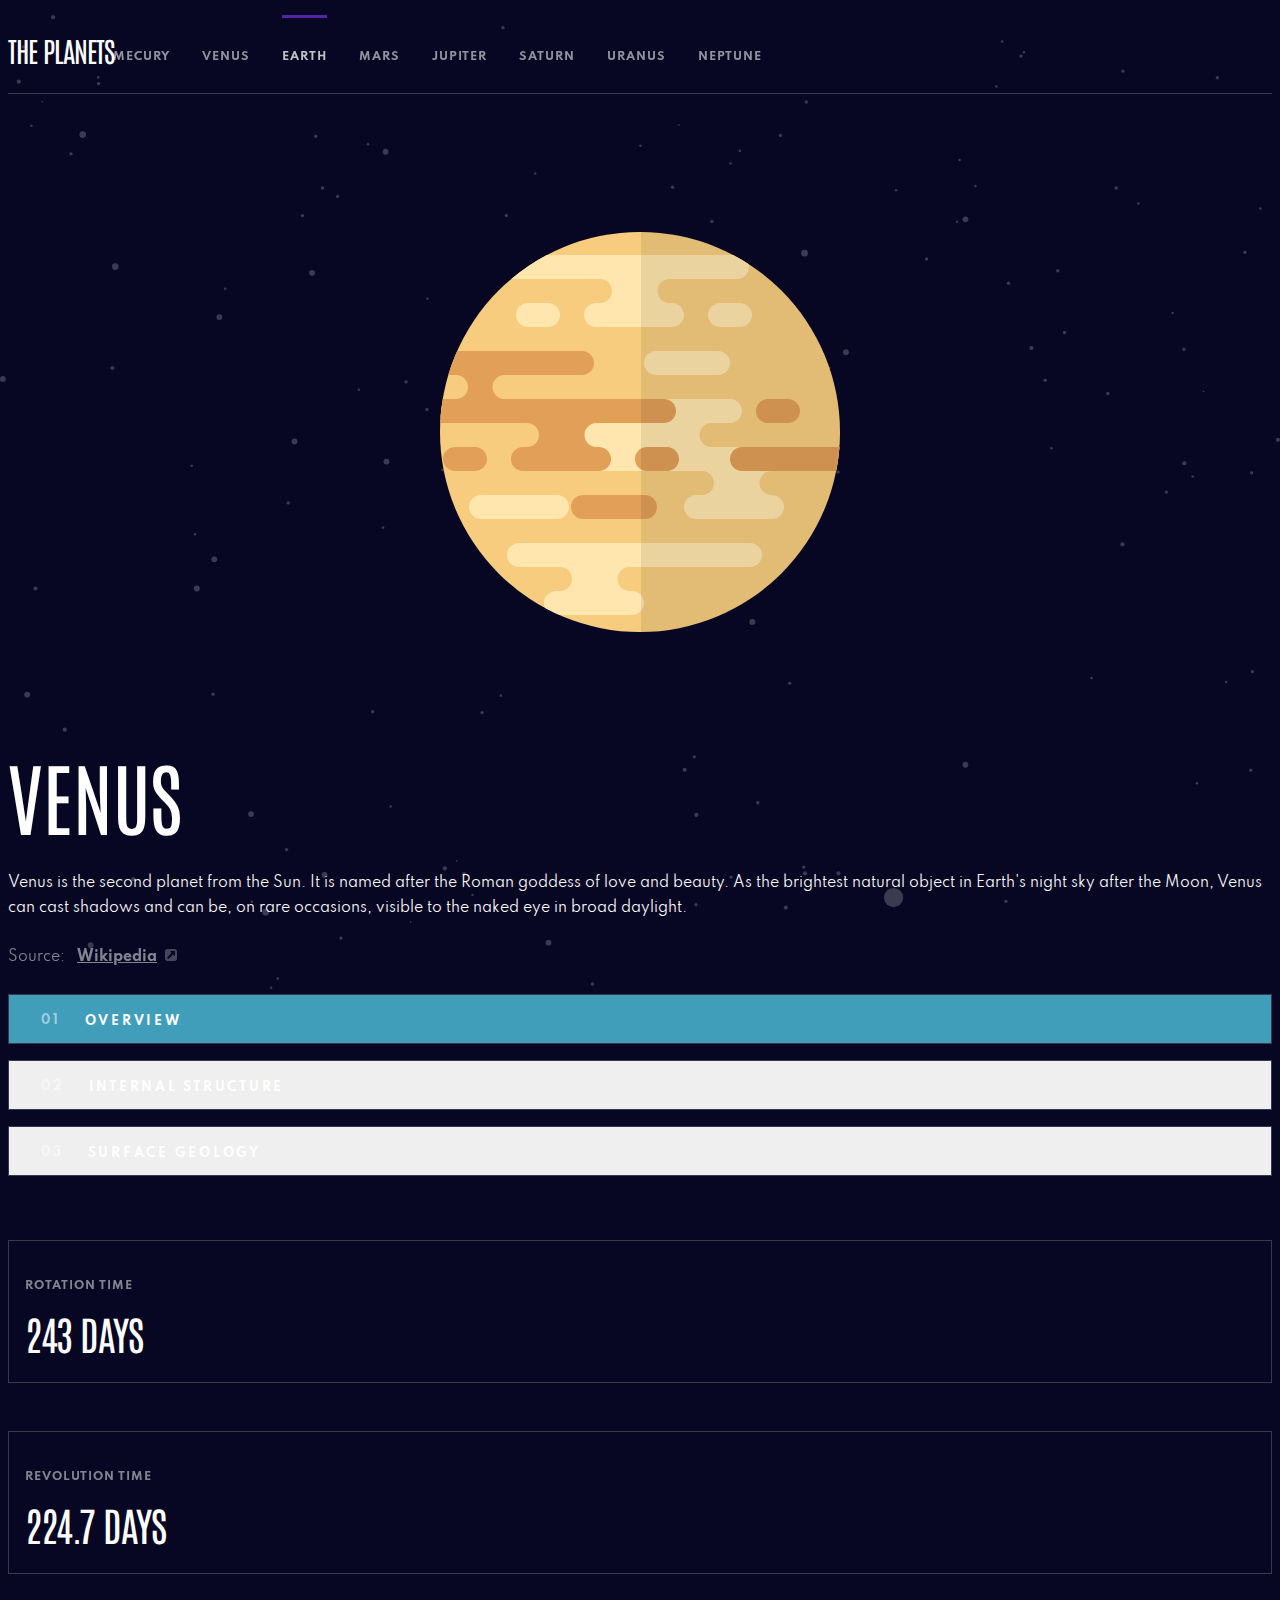
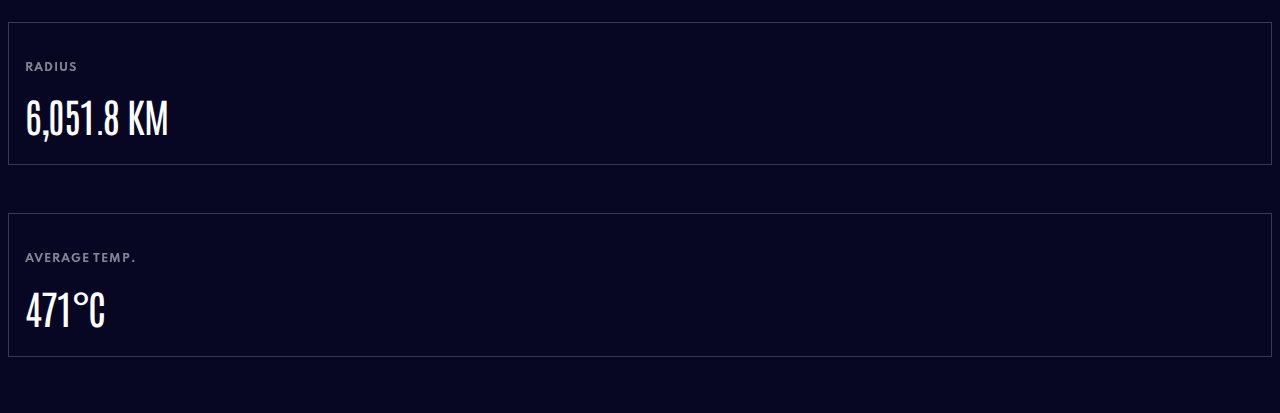
==== earth.html @ 4e3b60a3 "Added planet pages" ====
<!doctype html>
<html lang="en">

<head>
  <!--Don't forget to edit title-->
  <title>Planet Fact Site - Earth</title>
  <meta charset="utf-8">
  <meta name="viewport" content="width=device-width, initial-scale=1">
  <link rel="stylesheet" href="https://cdn.jsdelivr.net/npm/bootstrap@5.0.2/dist/css/bootstrap.min.css"
    integrity="sha384-EVSTQN3/azprG1Anm3QDgpJLIm9Nao0Yz1ztcQTwFspd3yD65VohhpuuCOmLASjC" crossorigin="anonymous">
  <link rel="stylesheet" href="css/styles.css">
</head>

<body>
  <header id="header">
    <div class="container">
      <div class="row">
        <div class="col-md-12">
          <nav id="nav-bar">
            <a href="" class="logo">
              <h1>The Planets</h1>
            </a>
            <ul class="nav-list">
              <li><a class="nav-link" href="index.html"><span class="dot"></span>Mecury</a></li>
              <li><a class="nav-link" href="venus.html"><span class="dot"></span>Venus</a></li>
              <li><a class="nav-link active" href="earth.html"><span class="dot"></span>Earth</a></li>
              <li><a class="nav-link" href="mars.html"><span class="dot"></span>Mars</a></li>
              <li><a class="nav-link" href="jupiter.html"><span class="dot"></span>Jupiter</a></li>
              <li><a class="nav-link" href="saturn.html"><span class="dot"></span>Saturn</a></li>
              <li><a class="nav-link" href="uranus.html"><span class="dot"></span>Uranus</a></li>
              <li><a class="nav-link" href="neptune.html"><span class="dot"></span>Neptune</a></li>
            </ul>
            <div id="nav-toggle">
              <div class="bar"></div>
              <div class="bar"></div>
              <div class="bar"></div>
            </div>
          </nav>
        </div>
      </div>
    </div>
  </header>
  <section id="m-tabs">
    <div class="container">
      <div class="row">
        <ul class="tabs">
          <li class="tab"><button class="btn active" data-show=".overview">Overview</button></li>
          <li class="tab"><button class="btn" data-show=".internal">Structure</button></li>
          <li class="tab"><button class="btn" data-show=".geology">Surface</button></li>
        </ul>
      </div>
    </div>
  </section>
  <section class="container" id="main">
    <div class="row">
      <div class="col-lg-7">
        <div class="planet overview">
          <img src="images/planet-venus.svg" alt="Venus" class="img-fluid venus">
        </div>
        <div class="planet internal hide">
          <img src="images/planet-venus-internal.svg" alt="Venus Internal" class="img-fluid venus">
        </div>
        <div class="planet geology hide">
          <img src="images/planet-venus.svg" alt="Venus" class="img-fluid venus">
          <img src="images/geology-venus.png" alt="Venus Geology" class="img-fluid sub">
        </div>
      </div>
      <div class="col-lg-4 offset-lg-1">
        <article>
          <div id="info">
            <h1 class="title">Venus</h1>
            <p class="content overview">Venus is the second planet from the Sun. It is named after the Roman goddess of
              love and beauty. As the brightest natural object in Earth's night sky after the Moon, Venus can cast
              shadows and can be, on rare occasions, visible to the naked eye in broad daylight.</p>
            <p class="content internal hide">The similarity in size and density between Venus and Earth suggests they
              share a similar internal structure: a core, mantle, and crust. Like that of Earth, Venusian core is most
              likely at least partially liquid because the two planets have been cooling at about the same rate.</p>
            <p class="content geology hide">Much of the Venusian surface appears to have been shaped by volcanic
              activity. Venus has several times as many volcanoes as Earth, and it has 167 large volcanoes that are over
              100 km (60 mi) across. The only volcanic complex of this size on Earth is the Big Island of Hawaii.</p>
            <span class="source">Source: <a href="#" class="link" target="_blank">Wikipedia<img
                  src="images/icon-source.svg" class="icon" alt="Source Icon"></a></a></span>
          </div>
          <div id="buttons">
            <button class="active btn" data-show=".overview"><span class="number">01</span>Overview</button>
            <button href="#" class="btn" data-show=".internal"><span class="number">02</span>Internal Structure</button>
            <button href="#" class="btn" data-show=".geology"><span class="number">03</span>Surface Geology</button>
          </div>
        </article>
      </div>
      <div class="col-md-3">
        <div id="stats">
          <h2 class="title">Rotation Time</h2>
          <span class="content">243 Days</span>
        </div>
      </div>
      <div class="col-md-3">
        <div id="stats">
          <h2 class="title">Revolution Time</h2>
          <span class="content">224.7 Days</span>
        </div>
      </div>
      <div class="col-md-3">
        <div id="stats">
          <h2 class="title">Radius</h2>
          <span class="content">6,051.8 Km</span>
        </div>
      </div>
      <div class="col-md-3">
        <div id="stats">
          <h2 class="title">Average Temp.</h2>
          <span class="content">471&deg;C</span>
        </div>
      </div>
    </div>
  </section>
</body>
<script src="https://code.jquery.com/jquery-3.6.0.min.js"
  integrity="sha256-/xUj+3OJU5yExlq6GSYGSHk7tPXikynS7ogEvDej/m4=" crossorigin="anonymous"></script>
<script src="https://cdn.jsdelivr.net/npm/@popperjs/core@2.9.2/dist/umd/popper.min.js"
  integrity="sha384-IQsoLXl5PILFhosVNubq5LC7Qb9DXgDA9i+tQ8Zj3iwWAwPtgFTxbJ8NT4GN1R8p" crossorigin="anonymous"></script>
<script src="https://cdn.jsdelivr.net/npm/bootstrap@5.0.2/dist/js/bootstrap.min.js"
  integrity="sha384-cVKIPhGWiC2Al4u+LWgxfKTRIcfu0JTxR+EQDz/bgldoEyl4H0zUF0QKbrJ0EcQF" crossorigin="anonymous"></script>
<script src="js/main.js"></script>

</html>
---- css/styles.css ----
@import url("https://fonts.googleapis.com/css2?family=Antonio:wght@500&display=swap");
@font-face {
  font-family: "Spartan Bold";
  font-display: swap;
  src: url(../fonts/Spartan-Bold.ttf) format("truetype");
}
@font-face {
  font-family: "Spartan Regular";
  font-display: swap;
  src: url(../fonts/Spartan-Regular.ttf) format("truetype");
}
body {
  background: url(../images/background-stars.svg) no-repeat center center fixed, #070724;
  -webkit-background-size: cover;
  -moz-background-size: cover;
  -o-background-size: cover;
  background-size: cover;
}
body.open {
  overflow: hidden;
  animation: 0.2s delay-overflow;
}

#header {
  display: flex;
  align-items: center;
  height: 85px;
  border-bottom: 1px solid rgb(255, 255, 255);
  border-bottom: 1px solid rgba(255, 255, 255, 0.2);
  -webkit-background-clip: padding-box;
  background-clip: padding-box;
}
#header #nav-bar {
  width: 100%;
  display: flex;
  flex-direction: row;
  justify-content: space-between;
  align-items: center;
}
#header #nav-bar .logo {
  text-decoration: none;
}
#header #nav-bar .logo h1 {
  font-family: "Antonio", sans-serif;
  font-size: 28px;
  font-weight: 400;
  color: #FFFFFF;
  letter-spacing: -1.05px;
  line-height: 35px;
  text-transform: uppercase;
  margin: 0;
}
#header #nav-bar .nav-list {
  display: flex;
  flex-direction: row;
  align-content: center;
  height: 10px;
  padding: 0;
  margin: 0;
  list-style-type: none;
}
#header #nav-bar .nav-list li {
  margin-right: 2rem;
}
#header #nav-bar .nav-list li:last-child {
  margin-right: 0;
}
#header #nav-bar .nav-list li:nth-child(1) .nav-link.active {
  color: rgb(255, 255, 255);
}
#header #nav-bar .nav-list li:nth-child(1) .nav-link.active::before {
  content: "";
  display: block;
  position: absolute;
  top: -36px;
  height: 3px;
  width: 100%;
  background: #419EBB;
}
#header #nav-bar .nav-list li:nth-child(2) .nav-link.active {
  color: rgb(255, 255, 255);
}
#header #nav-bar .nav-list li:nth-child(2) .nav-link.active::before {
  content: "";
  display: block;
  position: absolute;
  top: -36px;
  height: 3px;
  width: 100%;
  background: #EDA249;
}
#header #nav-bar .nav-list li:nth-child(3) .nav-link.active {
  color: rgb(255, 255, 255);
}
#header #nav-bar .nav-list li:nth-child(3) .nav-link.active::before {
  content: "";
  display: block;
  position: absolute;
  top: -36px;
  height: 3px;
  width: 100%;
  background: #6D2ED5;
}
#header #nav-bar .nav-list li:nth-child(4) .nav-link.active {
  color: rgb(255, 255, 255);
}
#header #nav-bar .nav-list li:nth-child(4) .nav-link.active::before {
  content: "";
  display: block;
  position: absolute;
  top: -36px;
  height: 3px;
  width: 100%;
  background: #D14C32;
}
#header #nav-bar .nav-list li:nth-child(5) .nav-link.active {
  color: rgb(255, 255, 255);
}
#header #nav-bar .nav-list li:nth-child(5) .nav-link.active::before {
  content: "";
  display: block;
  position: absolute;
  top: -36px;
  height: 3px;
  width: 100%;
  background: #D83A34;
}
#header #nav-bar .nav-list li:nth-child(6) .nav-link.active {
  color: rgb(255, 255, 255);
}
#header #nav-bar .nav-list li:nth-child(6) .nav-link.active::before {
  content: "";
  display: block;
  position: absolute;
  top: -36px;
  height: 3px;
  width: 100%;
  background: #CD5120;
}
#header #nav-bar .nav-list li:nth-child(7) .nav-link.active {
  color: rgb(255, 255, 255);
}
#header #nav-bar .nav-list li:nth-child(7) .nav-link.active::before {
  content: "";
  display: block;
  position: absolute;
  top: -36px;
  height: 3px;
  width: 100%;
  background: #1EC1A2;
}
#header #nav-bar .nav-list li:nth-child(8) .nav-link.active {
  color: rgb(255, 255, 255);
}
#header #nav-bar .nav-list li:nth-child(8) .nav-link.active::before {
  content: "";
  display: block;
  position: absolute;
  top: -36px;
  height: 3px;
  width: 100%;
  background: #2D68F0;
}
#header #nav-bar .nav-list li .nav-link {
  position: relative;
  font-family: "Spartan Bold", sans-serif;
  font-size: 11px;
  font-weight: 700;
  color: rgba(255, 255, 255, 0.75);
  text-transform: uppercase;
  text-decoration: none;
  letter-spacing: 1px;
  opacity: 0.75;
  padding: 0;
  -webkit-transition: 0.3s;
  -o-transition: 0.3s;
  transition: 0.3s;
}
#header #nav-bar .nav-list li .nav-link:hover {
  color: rgb(255, 255, 255);
}
#header #nav-bar #nav-toggle {
  display: none;
}

#m-tabs {
  display: none;
}

#main {
  padding-top: 5rem;
  padding-bottom: 3rem;
}
#main .planet {
  display: flex;
  align-items: center;
  justify-content: center;
  position: relative;
  height: 515px;
}
#main .planet.hide {
  display: none;
}
#main .planet .sub {
  position: absolute;
  left: 0;
  right: 0;
  bottom: -20px;
  width: 163px;
  margin: 0 auto;
}
#main #info .title {
  font-family: "Antonio", sans-serif;
  font-size: 80px;
  font-weight: 400;
  color: #FFFFFF;
  line-height: 104px;
  margin-bottom: 1.5rem;
  text-transform: uppercase;
}
#main #info .content {
  font-family: "Spartan Regular", sans-serif;
  font-size: 14px;
  font-weight: 400;
  color: #FFFFFF;
  line-height: 25px;
  margin-bottom: 1.5rem;
}
#main #info .content.hide {
  display: none;
}
#main #info .source {
  font-family: "Spartan Regular", sans-serif;
  font-size: 14px;
  font-weight: 400;
  color: #FFFFFF;
  line-height: 25px;
  opacity: 0.5;
}
#main #info .source .link {
  font-family: "Spartan Bold", sans-serif;
  font-weight: 700;
  color: #FFFFFF;
  margin-left: 0.5rem;
}
#main #info .source .link .icon {
  margin-left: 0.5rem;
}
#main #buttons {
  display: flex;
  flex-direction: column;
  align-items: center;
  justify-content: center;
  width: 100%;
  margin-top: 1.5rem;
}
#main #buttons .btn {
  font-family: "Spartan Bold", sans-serif;
  font-size: 12px;
  font-weight: 700;
  color: #FFFFFF;
  line-height: 50px;
  letter-spacing: 2.75px;
  text-transform: uppercase;
  text-align: left;
  padding: 0 2rem;
  width: 100%;
  height: 50px;
  margin-bottom: 1rem;
  border: 1px solid rgb(255, 255, 255);
  border: 1px solid rgba(255, 255, 255, 0.2);
  -webkit-background-clip: padding-box;
  background-clip: padding-box;
  border-radius: 0;
}
#main #buttons .btn::before {
  content: "";
  display: inline-block;
  height: 53px;
  vertical-align: middle;
}
#main #buttons .btn:hover {
  background-color: rgba(216, 216, 216, 0.2);
}
#main #buttons .btn:focus {
  outline: none;
  box-shadow: none;
}
#main #buttons .btn.active {
  background-color: #419EBB;
}
#main #buttons .btn .number {
  margin-right: 1.5rem;
  color: #FFFFFF;
  opacity: 0.5;
}
#main #stats {
  margin-top: 3rem;
  padding: 1.5rem 1rem;
  border: 1px solid rgb(255, 255, 255);
  border: 1px solid rgba(255, 255, 255, 0.2);
  -webkit-background-clip: padding-box;
  background-clip: padding-box;
}
#main #stats .title {
  font-family: "Spartan Bold", sans-serif;
  font-size: 11px;
  font-weight: 700;
  color: #FFFFFF;
  line-height: 25px;
  opacity: 0.5;
  letter-spacing: 1px;
  text-transform: uppercase;
}
#main #stats .content {
  font-family: "Antonio", sans-serif;
  font-size: 40px;
  font-weight: 400;
  color: #FFFFFF;
  line-height: 50px;
  letter-spacing: -1.5px;
  text-transform: uppercase;
}

@media screen and (min-width: 1400px) {
  #main {
    max-width: 1100px;
  }
}
@media screen and (min-width: 991.99px) and (max-width: 1200px) {
  #main #buttons .btn {
    font-size: 10px;
  }
}
@media screen and (min-width: 767.99px) and (max-width: 991.98px) {
  #header {
    height: 160px;
    align-items: flex-start;
  }
  #header #nav-bar {
    flex-direction: column;
  }
  #header #nav-bar .logo {
    margin: 2rem 0 2.5rem 0;
  }
  #header #nav-bar .nav-list li .nav-link.active::before {
    top: 20px;
  }

  #main {
    padding-top: 9rem;
  }
  #main .planet {
    height: auto;
    margin-bottom: 8rem;
  }
  #main .planet .mercury {
    width: 184px;
  }
  #main .planet .venus {
    width: 253px;
  }
  #main article {
    display: flex;
    flex-direction: row;
    align-items: center;
    justify-content: space-between;
  }
  #main article #info {
    width: 340px;
  }
  #main article #info .title {
    font-size: 48px;
    line-height: 62px;
  }
  #main article #info .content {
    font-size: 11px;
    line-height: 22px;
  }
  #main article #info .source {
    font-size: 12px;
  }
  #main article #buttons {
    width: 280px;
  }
  #main article #buttons .btn {
    font-size: 9px;
    line-height: 25px;
    padding: 0 1.25rem;
  }
  #main article #buttons .btn .number {
    margin-right: 0.5rem;
  }
  #main #stats {
    padding: 1rem;
  }
  #main #stats .title {
    font-size: 8px;
    line-height: 16px;
    letter-spacing: 0.73px;
  }
  #main #stats .content {
    font-size: 24px;
    line-height: 31px;
    letter-spacing: -0.9px;
  }
}
@media screen and (max-width: 767.98px) {
  #header {
    height: 60px;
    padding: 0 0.75rem;
  }
  #header #nav-bar .nav-list {
    position: fixed;
    top: 60px;
    left: -100vw;
    width: 100%;
    height: 100vh;
    flex-direction: column;
    background: #070724;
    padding: 1.25rem 0.75rem;
    z-index: 1;
    transition: all 500ms cubic-bezier(1, 0, 0, 1);
  }
  #header #nav-bar .nav-list.open {
    left: 0;
  }
  #header #nav-bar .nav-list li {
    margin: 0;
    padding: 1rem;
    border-bottom: 1px solid rgba(255, 255, 255, 0.1);
  }
  #header #nav-bar .nav-list li:last-child {
    border-bottom: 0;
  }
  #header #nav-bar .nav-list li:nth-child(1) .nav-link .dot {
    background-color: #DEF4FC;
  }
  #header #nav-bar .nav-list li:nth-child(2) .nav-link .dot {
    background-color: #F7CC7F;
  }
  #header #nav-bar .nav-list li:nth-child(3) .nav-link .dot {
    background-color: #545BFE;
  }
  #header #nav-bar .nav-list li:nth-child(4) .nav-link .dot {
    background-color: #FF6A45;
  }
  #header #nav-bar .nav-list li:nth-child(5) .nav-link .dot {
    background-color: #ECAD7A;
  }
  #header #nav-bar .nav-list li:nth-child(6) .nav-link .dot {
    background-color: #FCCB6B;
  }
  #header #nav-bar .nav-list li:nth-child(7) .nav-link .dot {
    background-color: #65F0D5;
  }
  #header #nav-bar .nav-list li:nth-child(8) .nav-link .dot {
    background-color: #497EFA;
  }
  #header #nav-bar .nav-list li .nav-link {
    font-size: 15px;
    letter-spacing: 1.36px;
    color: #FFFFFF;
    opacity: 1;
  }
  #header #nav-bar .nav-list li .nav-link.active::before {
    display: none;
  }
  #header #nav-bar .nav-list li .nav-link::after {
    content: "";
    position: absolute;
    top: 10px;
    right: 0;
    background: url(../images/icon-chevron.svg) no-repeat;
    height: 10px;
    width: 10px;
  }
  #header #nav-bar .nav-list li .nav-link .dot {
    position: relative;
    top: 3px;
    display: inline-block;
    height: 20px;
    width: 20px;
    margin-right: 1.5rem;
    border-radius: 50%;
  }
  #header #nav-bar #nav-toggle {
    display: inline-flex;
    flex-direction: column;
    justify-content: space-between;
    width: 24px;
    height: 17px;
  }
  #header #nav-bar #nav-toggle .bar {
    width: 100%;
    height: 3px;
    border-radius: 0.8rem;
    background: rgb(255, 255, 255);
    transition: all ease-in-out 0.2s;
  }
  #header #nav-bar #nav-toggle.open .bar {
    background: rgba(255, 255, 255, 0.1);
  }

  #m-tabs {
    display: block;
    border-bottom: 1px solid rgb(255, 255, 255);
    border-bottom: 1px solid rgba(255, 255, 255, 0.2);
    -webkit-background-clip: padding-box;
    background-clip: padding-box;
  }
  #m-tabs .tabs {
    display: flex;
    flex-direction: row;
    align-items: center;
    justify-content: space-evenly;
    height: 50px;
    list-style: none;
    padding: 0;
    margin: 0;
  }
  #m-tabs .tabs .tab {
    position: relative;
  }
  #m-tabs .tabs .tab button {
    font-family: "Spartan Bold", sans-serif;
    font-size: 9px;
    font-weight: 700;
    color: rgba(255, 255, 255, 0.5);
    letter-spacing: 1.93px;
    text-transform: uppercase;
  }
  #m-tabs .tabs .tab button.active {
    color: #FFFFFF;
  }
  #m-tabs .tabs .tab button.active::after {
    content: "";
    display: block;
    position: absolute;
    bottom: -11px;
    left: 0;
    right: 0;
    height: 3px;
    width: 100%;
    background: #419EBB;
  }
  #m-tabs .tabs .tab button:focus {
    outline: none;
    box-shadow: none;
  }

  #main {
    padding-bottom: 1.5rem;
  }
  #main .planet {
    height: auto;
    margin-bottom: 5rem;
  }
  #main .planet .mercury {
    width: 111px;
  }
  #main .planet .sub {
    bottom: -60px;
    width: 70px;
  }
  #main #info {
    text-align: center;
    padding: 0 2rem;
    margin-bottom: 3rem;
  }
  #main #info .title {
    font-size: 40px;
    line-height: 51px;
  }
  #main #info .content {
    font-size: 11px;
    line-height: 22px;
  }
  #main #info .source {
    font-size: 12px;
    line-height: 25px;
  }
  #main #info .source .link {
    margin-left: 0.05rem;
  }
  #main #stats {
    display: flex;
    flex-direction: row;
    align-items: center;
    justify-content: space-between;
    margin-top: 0;
    margin-bottom: 1rem;
  }
  #main #stats .title {
    font-size: 8px;
    line-height: 16px;
    letter-spacing: 0.73px;
    margin: 0;
  }
  #main #stats .content {
    font-size: 20px;
    line-height: 25px;
    letter-spacing: -0.75px;
  }
  #main #buttons {
    display: none;
  }
}

/*# sourceMappingURL=styles.css.map */
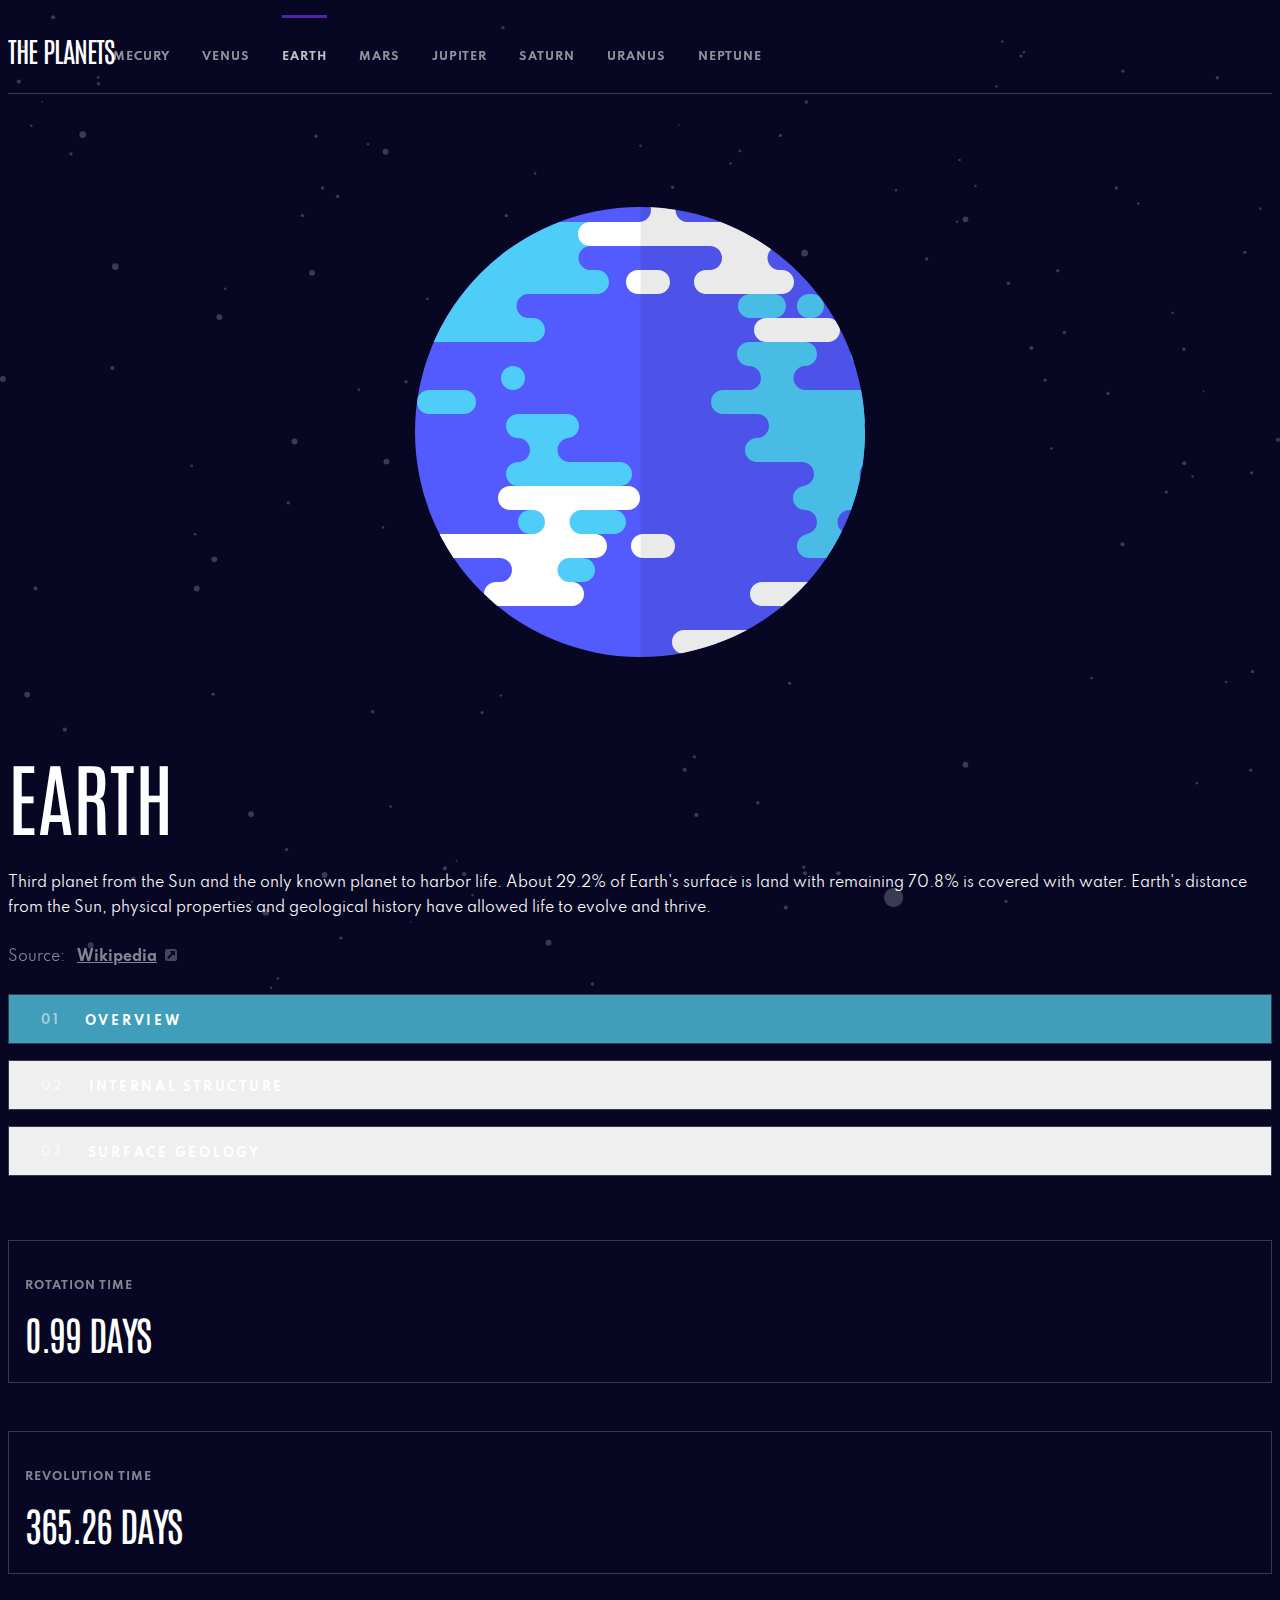
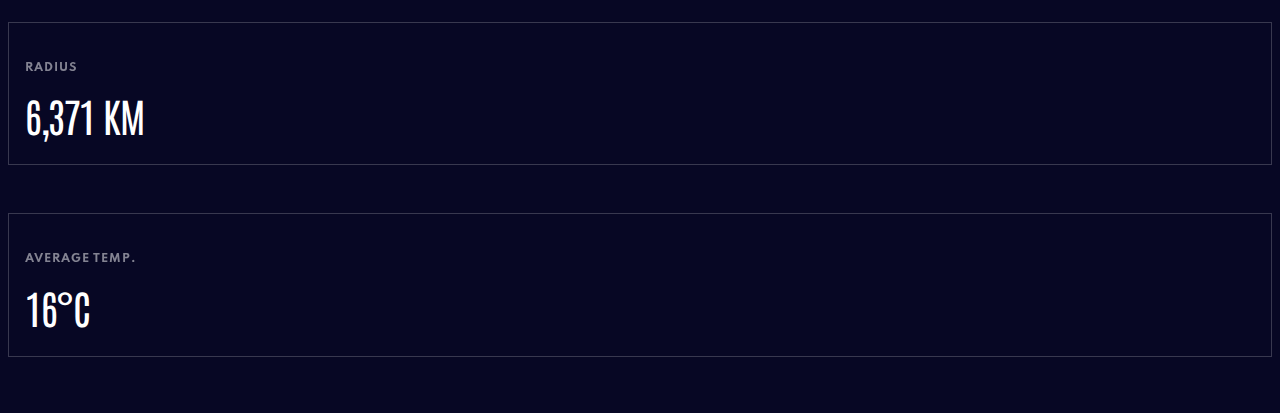
==== commit 268cdd3e: "Added content to all pages" ====
--- a/earth.html
+++ b/earth.html
@@ -55,29 +55,25 @@
     <div class="row">
       <div class="col-lg-7">
         <div class="planet overview">
-          <img src="images/planet-venus.svg" alt="Venus" class="img-fluid venus">
+          <img src="images/planet-earth.svg" alt="Earth" class="img-fluid earth">
         </div>
         <div class="planet internal hide">
-          <img src="images/planet-venus-internal.svg" alt="Venus Internal" class="img-fluid venus">
+          <img src="images/planet-earth-internal.svg" alt="Earth Internal" class="img-fluid earth">
         </div>
         <div class="planet geology hide">
-          <img src="images/planet-venus.svg" alt="Venus" class="img-fluid venus">
-          <img src="images/geology-venus.png" alt="Venus Geology" class="img-fluid sub">
+          <img src="images/planet-earth.svg" alt="Earth" class="img-fluid earth">
+          <img src="images/geology-earth.png" alt="Earth Geology" class="img-fluid sub">
         </div>
       </div>
       <div class="col-lg-4 offset-lg-1">
         <article>
           <div id="info">
-            <h1 class="title">Venus</h1>
-            <p class="content overview">Venus is the second planet from the Sun. It is named after the Roman goddess of
-              love and beauty. As the brightest natural object in Earth's night sky after the Moon, Venus can cast
-              shadows and can be, on rare occasions, visible to the naked eye in broad daylight.</p>
-            <p class="content internal hide">The similarity in size and density between Venus and Earth suggests they
-              share a similar internal structure: a core, mantle, and crust. Like that of Earth, Venusian core is most
-              likely at least partially liquid because the two planets have been cooling at about the same rate.</p>
-            <p class="content geology hide">Much of the Venusian surface appears to have been shaped by volcanic
-              activity. Venus has several times as many volcanoes as Earth, and it has 167 large volcanoes that are over
-              100 km (60 mi) across. The only volcanic complex of this size on Earth is the Big Island of Hawaii.</p>
+            <h1 class="title">Earth</h1>
+            <p class="content overview">Third planet from the Sun and the only known planet to harbor life. About 29.2% of Earth's surface is land with remaining 70.8% is covered with water. Earth's distance from the Sun, physical properties and geological history have allowed life to evolve and thrive.</p>
+            <p class="content internal hide">Earth's interior, like that of the other terrestrial planets, is divided into
+              layers by their chemical or physical (rheological) properties. The outer layer is a chemically distinct
+              silicate solid crust, which is underlain by a highly viscous solid mantle.</p>
+            <p class="content geology hide">The total surface area of Earth is about 510 million km2. The continental crust consists of lower density material such as the igneous rocks granite and andesite. Less common is basalt, a denser volcanic rock that is the primary constituent of the ocean floors.</p>
             <span class="source">Source: <a href="#" class="link" target="_blank">Wikipedia<img
                   src="images/icon-source.svg" class="icon" alt="Source Icon"></a></a></span>
           </div>
@@ -91,25 +87,25 @@
       <div class="col-md-3">
         <div id="stats">
           <h2 class="title">Rotation Time</h2>
-          <span class="content">243 Days</span>
+          <span class="content">0.99 Days</span>
         </div>
       </div>
       <div class="col-md-3">
         <div id="stats">
           <h2 class="title">Revolution Time</h2>
-          <span class="content">224.7 Days</span>
+          <span class="content">365.26 Days</span>
         </div>
       </div>
       <div class="col-md-3">
         <div id="stats">
           <h2 class="title">Radius</h2>
-          <span class="content">6,051.8 Km</span>
+          <span class="content">6,371 Km</span>
         </div>
       </div>
       <div class="col-md-3">
         <div id="stats">
           <h2 class="title">Average Temp.</h2>
-          <span class="content">471&deg;C</span>
+          <span class="content">16&deg;C</span>
         </div>
       </div>
     </div>
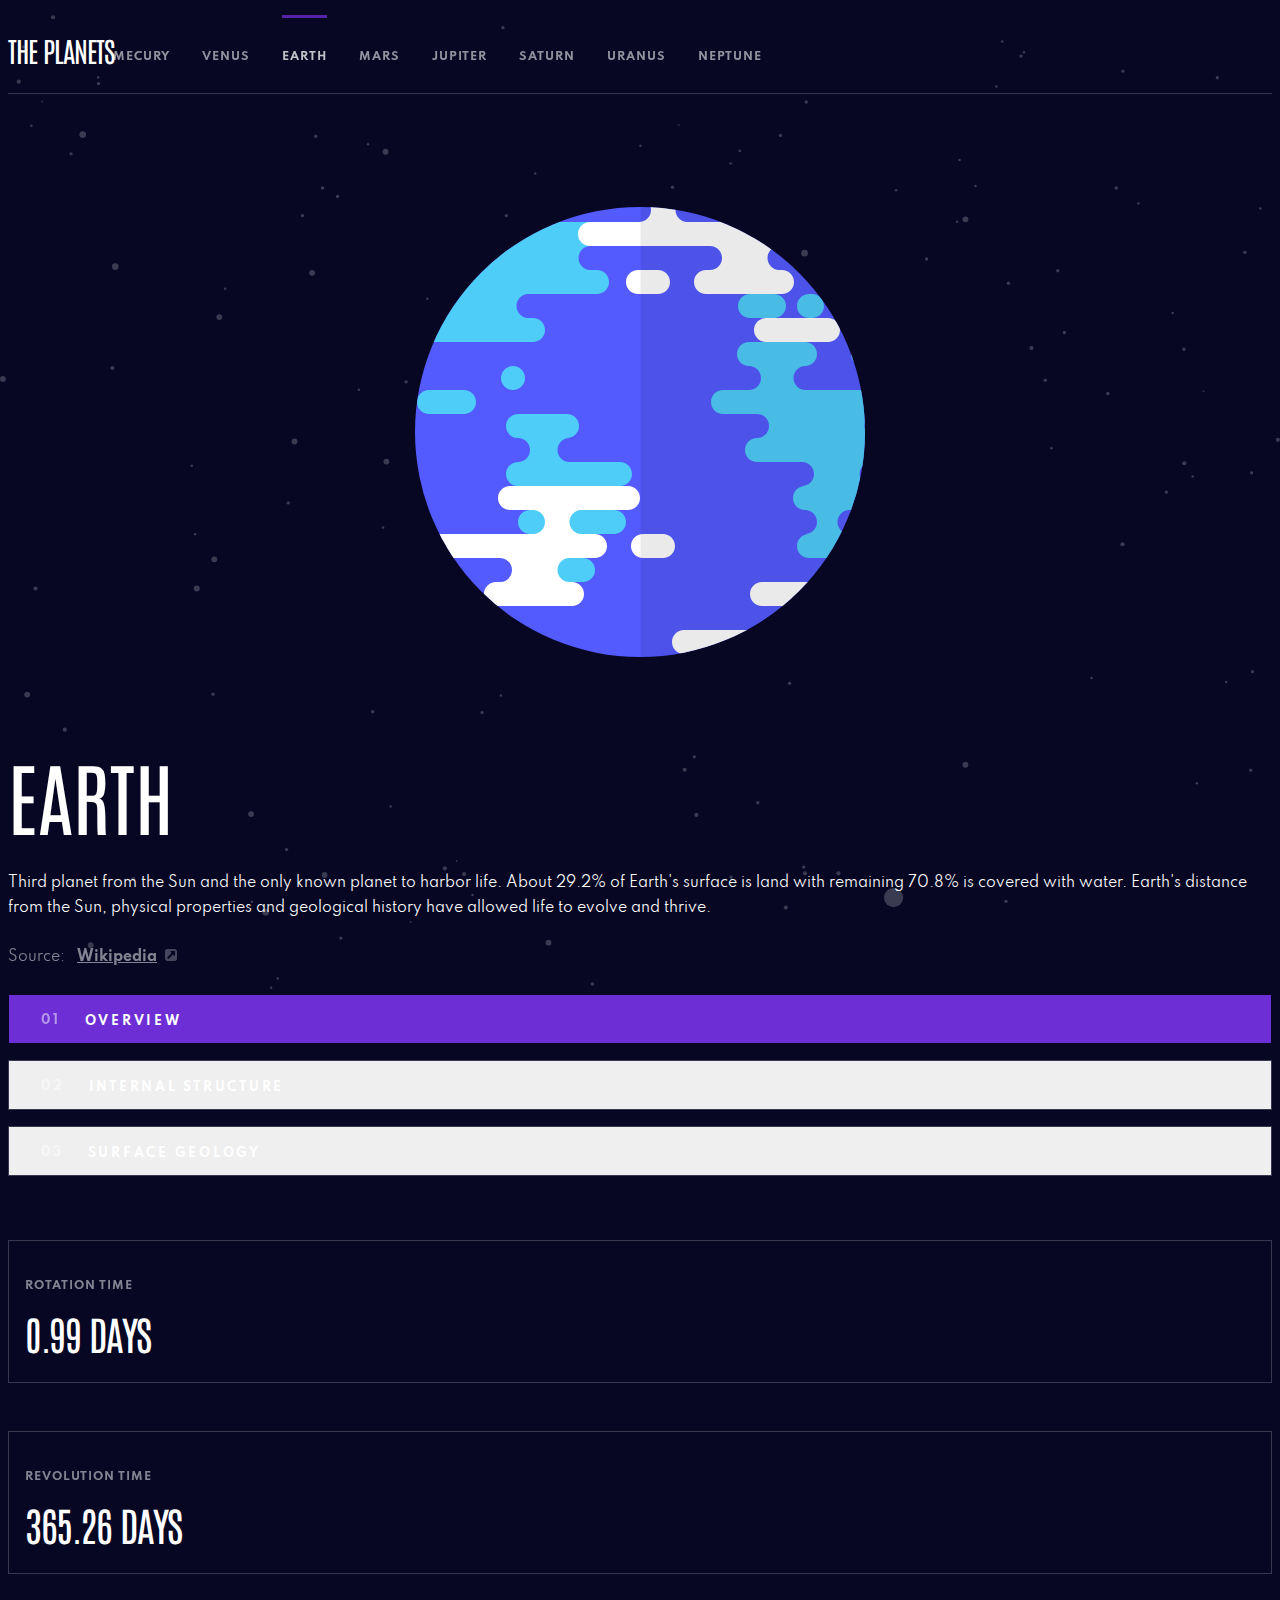
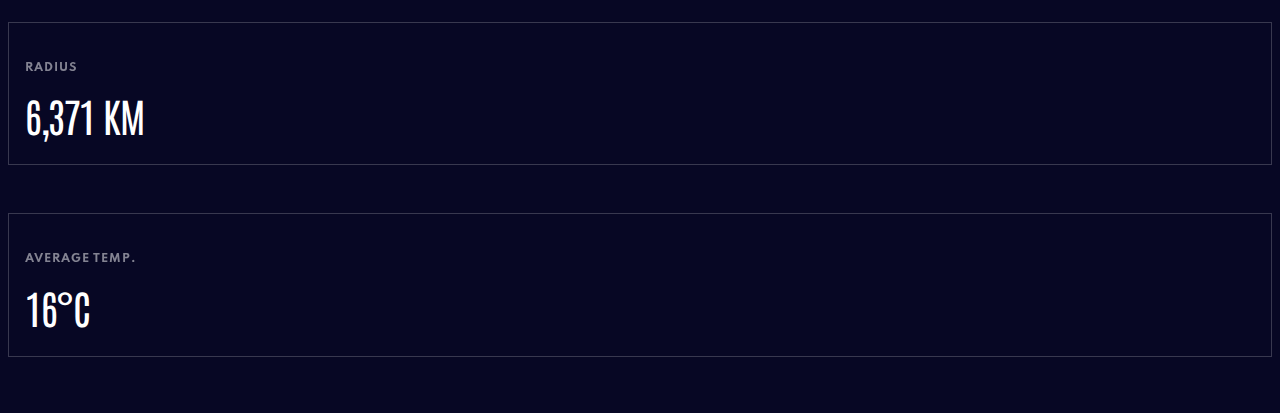
==== commit fef4a85b: "Changed active button color to relative planet color" ====
--- a/earth.html
+++ b/earth.html
@@ -66,7 +66,7 @@
         </div>
       </div>
       <div class="col-lg-4 offset-lg-1">
-        <article>
+        <article id="earth">
           <div id="info">
             <h1 class="title">Earth</h1>
             <p class="content overview">Third planet from the Sun and the only known planet to harbor life. About 29.2% of Earth's surface is land with remaining 70.8% is covered with water. Earth's distance from the Sun, physical properties and geological history have allowed life to evolve and thrive.</p>
@@ -79,8 +79,8 @@
           </div>
           <div id="buttons">
             <button class="active btn" data-show=".overview"><span class="number">01</span>Overview</button>
-            <button href="#" class="btn" data-show=".internal"><span class="number">02</span>Internal Structure</button>
-            <button href="#" class="btn" data-show=".geology"><span class="number">03</span>Surface Geology</button>
+            <button class="btn" data-show=".internal"><span class="number">02</span>Internal Structure</button>
+            <button class="btn" data-show=".geology"><span class="number">03</span>Surface Geology</button>
           </div>
         </article>
       </div>
--- a/css/styles.css
+++ b/css/styles.css
@@ -209,7 +209,7 @@
   width: 163px;
   margin: 0 auto;
 }
-#main #info .title {
+#main article #info .title {
   font-family: "Antonio", sans-serif;
   font-size: 80px;
   font-weight: 400;
@@ -218,7 +218,7 @@
   margin-bottom: 1.5rem;
   text-transform: uppercase;
 }
-#main #info .content {
+#main article #info .content {
   font-family: "Spartan Regular", sans-serif;
   font-size: 14px;
   font-weight: 400;
@@ -226,10 +226,10 @@
   line-height: 25px;
   margin-bottom: 1.5rem;
 }
-#main #info .content.hide {
+#main article #info .content.hide {
   display: none;
 }
-#main #info .source {
+#main article #info .source {
   font-family: "Spartan Regular", sans-serif;
   font-size: 14px;
   font-weight: 400;
@@ -237,16 +237,16 @@
   line-height: 25px;
   opacity: 0.5;
 }
-#main #info .source .link {
+#main article #info .source .link {
   font-family: "Spartan Bold", sans-serif;
   font-weight: 700;
   color: #FFFFFF;
   margin-left: 0.5rem;
 }
-#main #info .source .link .icon {
+#main article #info .source .link .icon {
   margin-left: 0.5rem;
 }
-#main #buttons {
+#main article #buttons {
   display: flex;
   flex-direction: column;
   align-items: center;
@@ -254,7 +254,7 @@
   width: 100%;
   margin-top: 1.5rem;
 }
-#main #buttons .btn {
+#main article #buttons .btn {
   font-family: "Spartan Bold", sans-serif;
   font-size: 12px;
   font-weight: 700;
@@ -273,26 +273,55 @@
   background-clip: padding-box;
   border-radius: 0;
 }
-#main #buttons .btn::before {
+#main article #buttons .btn::before {
   content: "";
   display: inline-block;
   height: 53px;
   vertical-align: middle;
 }
-#main #buttons .btn:hover {
+#main article #buttons .btn:hover {
   background-color: rgba(216, 216, 216, 0.2);
 }
-#main #buttons .btn:focus {
+#main article #buttons .btn:focus {
   outline: none;
   box-shadow: none;
 }
-#main #buttons .btn.active {
+#main article #buttons .btn .number {
+  margin-right: 1.5rem;
+  color: #FFFFFF;
+  opacity: 0.5;
+}
+#main #mercury #buttons .btn.active {
   background-color: #419EBB;
-}
-#main #buttons .btn .number {
-  margin-right: 1.5rem;
-  color: #FFFFFF;
-  opacity: 0.5;
+  border-color: transparent;
+}
+#main #venus #buttons .btn.active {
+  background-color: #EDA249;
+  border-color: transparent;
+}
+#main #earth #buttons .btn.active {
+  background-color: #6D2ED5;
+  border-color: transparent;
+}
+#main #mars #buttons .btn.active {
+  background-color: #D14C32;
+  border-color: transparent;
+}
+#main #jupiter #buttons .btn.active {
+  background-color: #D83A34;
+  border-color: transparent;
+}
+#main #saturn #buttons .btn.active {
+  background-color: #CD5120;
+  border-color: transparent;
+}
+#main #uranus #buttons .btn.active {
+  background-color: #1EC1A2;
+  border-color: transparent;
+}
+#main #neptune #buttons .btn.active {
+  background-color: #2D68F0;
+  border-color: transparent;
 }
 #main #stats {
   margin-top: 3rem;
@@ -328,7 +357,7 @@
   }
 }
 @media screen and (min-width: 991.99px) and (max-width: 1200px) {
-  #main #buttons .btn {
+  #main article #buttons .btn {
     font-size: 10px;
   }
 }
@@ -343,7 +372,7 @@
   #header #nav-bar .logo {
     margin: 2rem 0 2.5rem 0;
   }
-  #header #nav-bar .nav-list li .nav-link.active::before {
+  #header #nav-bar .nav-list li:nth-child(1) .nav-link.active::before, #header #nav-bar .nav-list li:nth-child(2) .nav-link.active::before, #header #nav-bar .nav-list li:nth-child(3) .nav-link.active::before, #header #nav-bar .nav-list li:nth-child(4) .nav-link.active::before, #header #nav-bar .nav-list li:nth-child(5) .nav-link.active::before, #header #nav-bar .nav-list li:nth-child(6) .nav-link.active::before, #header #nav-bar .nav-list li:nth-child(7) .nav-link.active::before, #header #nav-bar .nav-list li:nth-child(8) .nav-link.active::before {
     top: 20px;
   }
 
@@ -359,6 +388,29 @@
   }
   #main .planet .venus {
     width: 253px;
+  }
+  #main .planet .earth,
+#main .planet .neptune {
+    width: 285px;
+  }
+  #main .planet .mars {
+    width: 213px;
+  }
+  #main .planet .jupiter {
+    width: 369px;
+  }
+  #main .planet .saturn {
+    width: 422px;
+  }
+  #main .planet .uranus {
+    width: 290px;
+  }
+  #main .planet .sub {
+    bottom: -80px;
+    width: 100px;
+  }
+  #main .planet .saturn-sub {
+    bottom: -5px;
   }
   #main article {
     display: flex;
@@ -457,14 +509,14 @@
   #header #nav-bar .nav-list li:nth-child(8) .nav-link .dot {
     background-color: #497EFA;
   }
+  #header #nav-bar .nav-list li:nth-child(1) .nav-link.active::before, #header #nav-bar .nav-list li:nth-child(2) .nav-link.active::before, #header #nav-bar .nav-list li:nth-child(3) .nav-link.active::before, #header #nav-bar .nav-list li:nth-child(4) .nav-link.active::before, #header #nav-bar .nav-list li:nth-child(5) .nav-link.active::before, #header #nav-bar .nav-list li:nth-child(6) .nav-link.active::before, #header #nav-bar .nav-list li:nth-child(7) .nav-link.active::before, #header #nav-bar .nav-list li:nth-child(8) .nav-link.active::before {
+    display: none;
+  }
   #header #nav-bar .nav-list li .nav-link {
     font-size: 15px;
     letter-spacing: 1.36px;
     color: #FFFFFF;
     opacity: 1;
-  }
-  #header #nav-bar .nav-list li .nav-link.active::before {
-    display: none;
   }
   #header #nav-bar .nav-list li .nav-link::after {
     content: "";
@@ -559,28 +611,50 @@
   #main .planet .mercury {
     width: 111px;
   }
+  #main .planet .venus {
+    width: 154px;
+  }
+  #main .planet .earth,
+#main .planet .neptune {
+    width: 173px;
+  }
+  #main .planet .mars {
+    width: 129px;
+  }
+  #main .planet .jupiter {
+    width: 224px;
+  }
+  #main .planet .saturn {
+    width: 256px;
+  }
+  #main .planet .uranus {
+    width: 176px;
+  }
   #main .planet .sub {
     bottom: -60px;
     width: 70px;
   }
-  #main #info {
+  #main .planet .saturn-sub {
+    bottom: -15px;
+  }
+  #main article #info {
     text-align: center;
     padding: 0 2rem;
     margin-bottom: 3rem;
   }
-  #main #info .title {
+  #main article #info .title {
     font-size: 40px;
     line-height: 51px;
   }
-  #main #info .content {
+  #main article #info .content {
     font-size: 11px;
     line-height: 22px;
   }
-  #main #info .source {
+  #main article #info .source {
     font-size: 12px;
     line-height: 25px;
   }
-  #main #info .source .link {
+  #main article #info .source .link {
     margin-left: 0.05rem;
   }
   #main #stats {
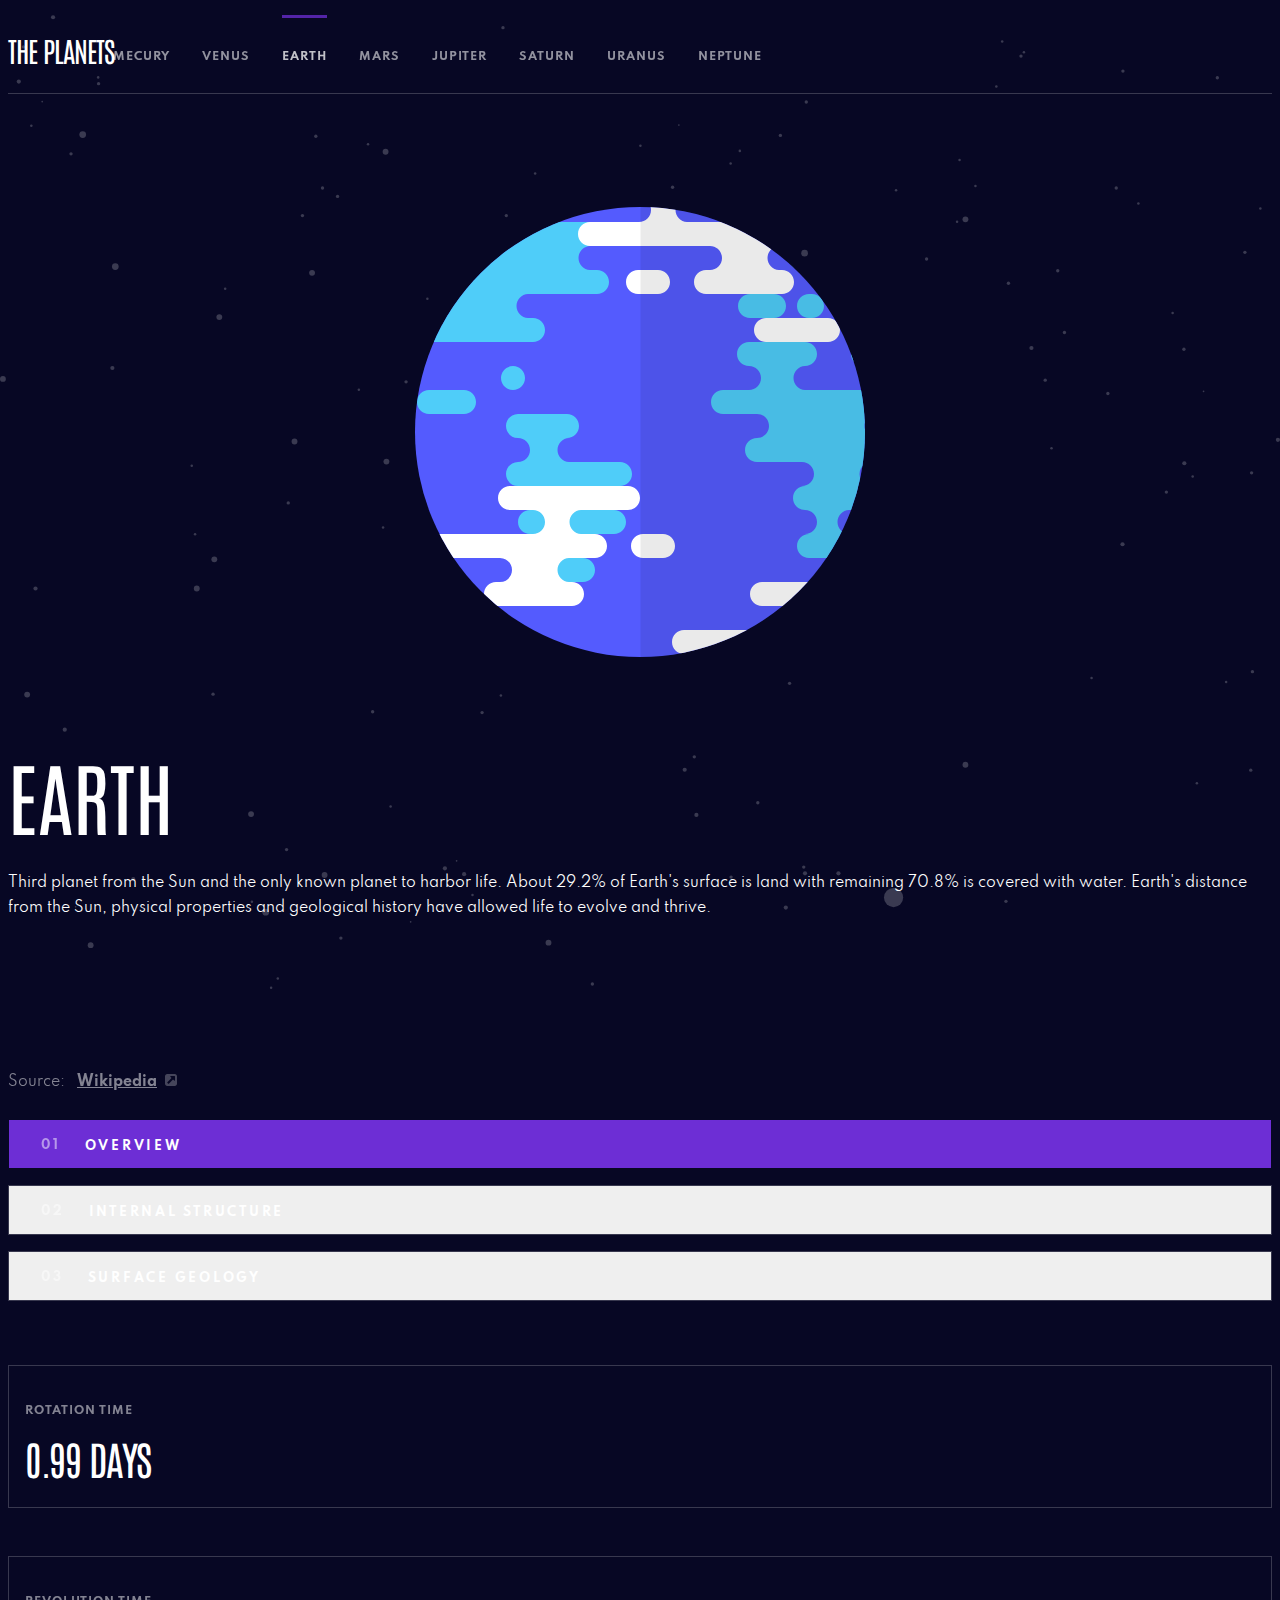
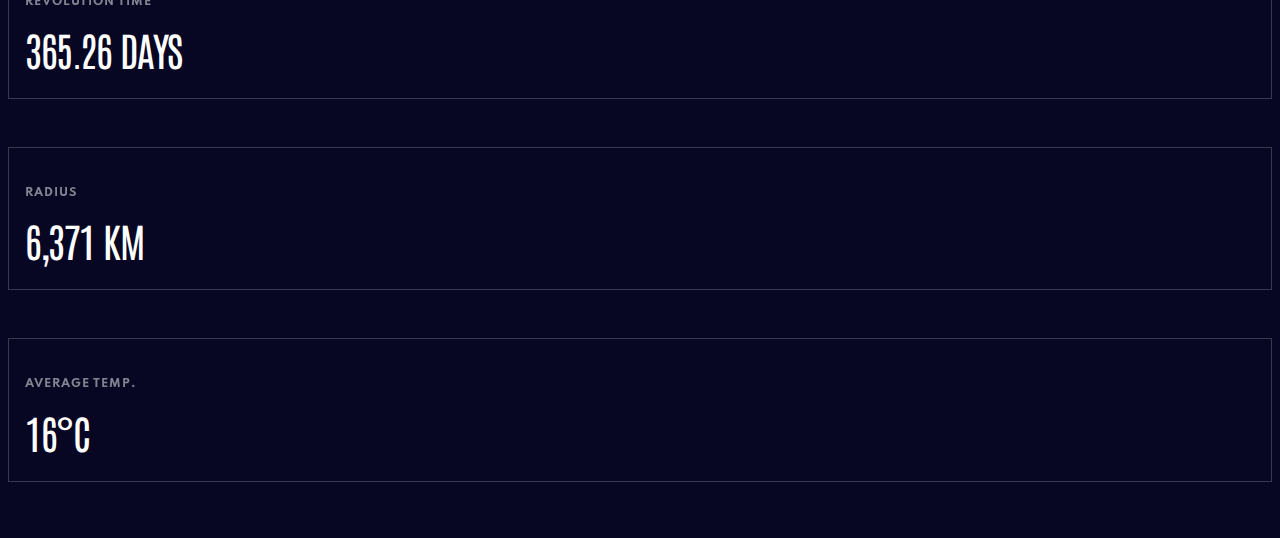
==== commit b6924788: "Added urls to source links" ====
--- a/earth.html
+++ b/earth.html
@@ -74,7 +74,7 @@
               layers by their chemical or physical (rheological) properties. The outer layer is a chemically distinct
               silicate solid crust, which is underlain by a highly viscous solid mantle.</p>
             <p class="content geology hide">The total surface area of Earth is about 510 million km2. The continental crust consists of lower density material such as the igneous rocks granite and andesite. Less common is basalt, a denser volcanic rock that is the primary constituent of the ocean floors.</p>
-            <span class="source">Source: <a href="#" class="link" target="_blank">Wikipedia<img
+            <span class="source">Source: <a href="https://en.wikipedia.org/wiki/Earth" class="link" target="_blank">Wikipedia<img
                   src="images/icon-source.svg" class="icon" alt="Source Icon"></a></a></span>
           </div>
           <div id="buttons">
--- a/css/styles.css
+++ b/css/styles.css
@@ -224,6 +224,7 @@
   font-weight: 400;
   color: #FFFFFF;
   line-height: 25px;
+  height: 175px;
   margin-bottom: 1.5rem;
 }
 #main article #info .content.hide {
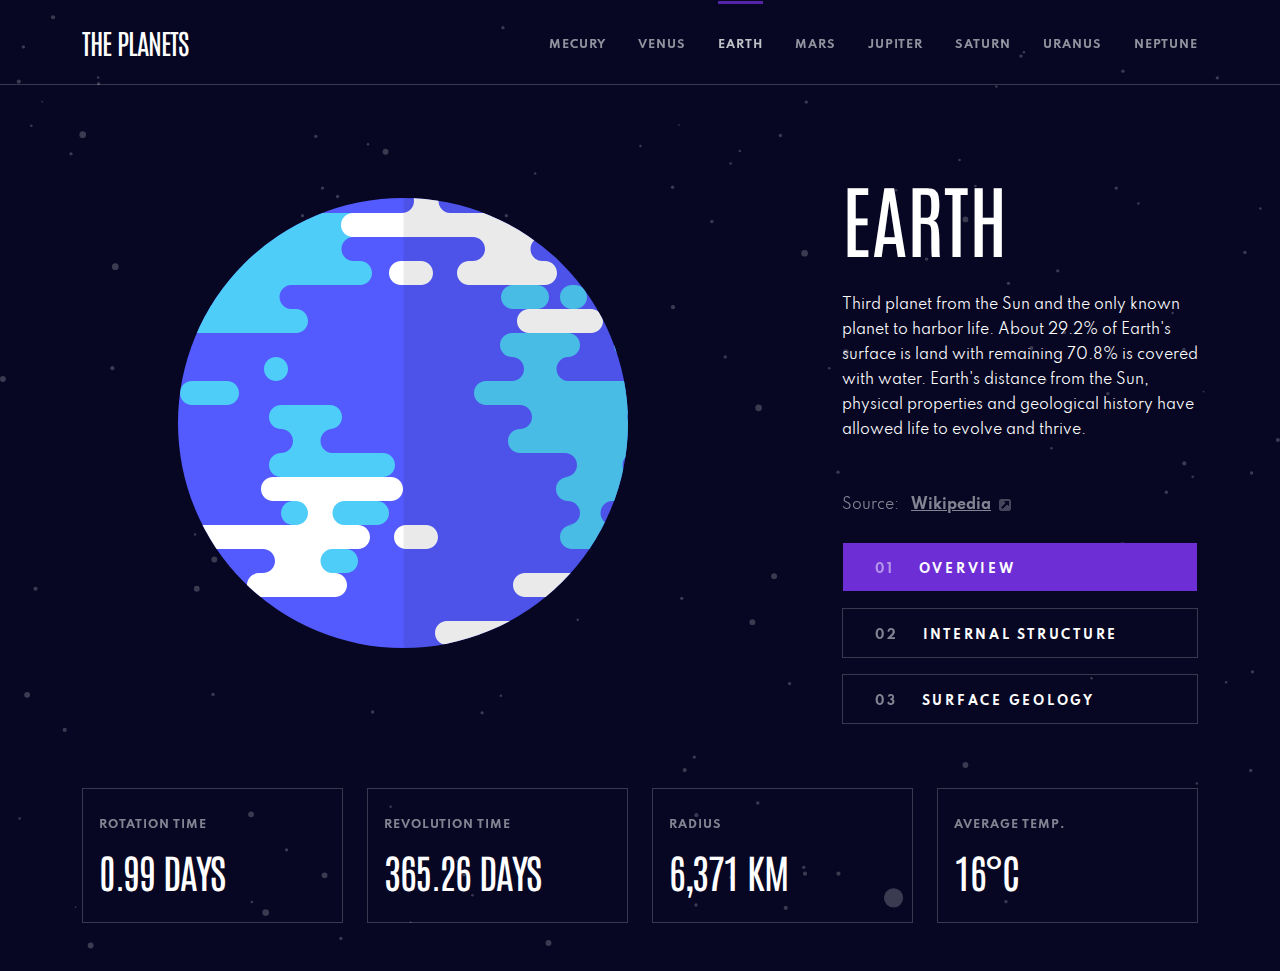
==== commit 6267a451: "Added static boostrap files" ====
--- a/earth.html
+++ b/earth.html
@@ -6,8 +6,7 @@
   <title>Planet Fact Site - Earth</title>
   <meta charset="utf-8">
   <meta name="viewport" content="width=device-width, initial-scale=1">
-  <link rel="stylesheet" href="https://cdn.jsdelivr.net/npm/bootstrap@5.0.2/dist/css/bootstrap.min.css"
-    integrity="sha384-EVSTQN3/azprG1Anm3QDgpJLIm9Nao0Yz1ztcQTwFspd3yD65VohhpuuCOmLASjC" crossorigin="anonymous">
+  <link rel="stylesheet" href="css/bootstrap.min.css">
   <link rel="stylesheet" href="css/styles.css">
 </head>
 
@@ -69,13 +68,18 @@
         <article id="earth">
           <div id="info">
             <h1 class="title">Earth</h1>
-            <p class="content overview">Third planet from the Sun and the only known planet to harbor life. About 29.2% of Earth's surface is land with remaining 70.8% is covered with water. Earth's distance from the Sun, physical properties and geological history have allowed life to evolve and thrive.</p>
-            <p class="content internal hide">Earth's interior, like that of the other terrestrial planets, is divided into
+            <p class="content overview">Third planet from the Sun and the only known planet to harbor life. About 29.2%
+              of Earth's surface is land with remaining 70.8% is covered with water. Earth's distance from the Sun,
+              physical properties and geological history have allowed life to evolve and thrive.</p>
+            <p class="content internal hide">Earth's interior, like that of the other terrestrial planets, is divided
+              into
               layers by their chemical or physical (rheological) properties. The outer layer is a chemically distinct
               silicate solid crust, which is underlain by a highly viscous solid mantle.</p>
-            <p class="content geology hide">The total surface area of Earth is about 510 million km2. The continental crust consists of lower density material such as the igneous rocks granite and andesite. Less common is basalt, a denser volcanic rock that is the primary constituent of the ocean floors.</p>
-            <span class="source">Source: <a href="https://en.wikipedia.org/wiki/Earth" class="link" target="_blank">Wikipedia<img
-                  src="images/icon-source.svg" class="icon" alt="Source Icon"></a></a></span>
+            <p class="content geology hide">The total surface area of Earth is about 510 million km2. The continental
+              crust consists of lower density material such as the igneous rocks granite and andesite. Less common is
+              basalt, a denser volcanic rock that is the primary constituent of the ocean floors.</p>
+            <span class="source">Source: <a href="https://en.wikipedia.org/wiki/Earth" class="link"
+                target="_blank">Wikipedia<img src="images/icon-source.svg" class="icon" alt="Source Icon"></a></span>
           </div>
           <div id="buttons">
             <button class="active btn" data-show=".overview"><span class="number">01</span>Overview</button>
@@ -113,10 +117,7 @@
 </body>
 <script src="https://code.jquery.com/jquery-3.6.0.min.js"
   integrity="sha256-/xUj+3OJU5yExlq6GSYGSHk7tPXikynS7ogEvDej/m4=" crossorigin="anonymous"></script>
-<script src="https://cdn.jsdelivr.net/npm/@popperjs/core@2.9.2/dist/umd/popper.min.js"
-  integrity="sha384-IQsoLXl5PILFhosVNubq5LC7Qb9DXgDA9i+tQ8Zj3iwWAwPtgFTxbJ8NT4GN1R8p" crossorigin="anonymous"></script>
-<script src="https://cdn.jsdelivr.net/npm/bootstrap@5.0.2/dist/js/bootstrap.min.js"
-  integrity="sha384-cVKIPhGWiC2Al4u+LWgxfKTRIcfu0JTxR+EQDz/bgldoEyl4H0zUF0QKbrJ0EcQF" crossorigin="anonymous"></script>
+<script src="js/bootstrap.min.js"></script>
 <script src="js/main.js"></script>
 
 </html>